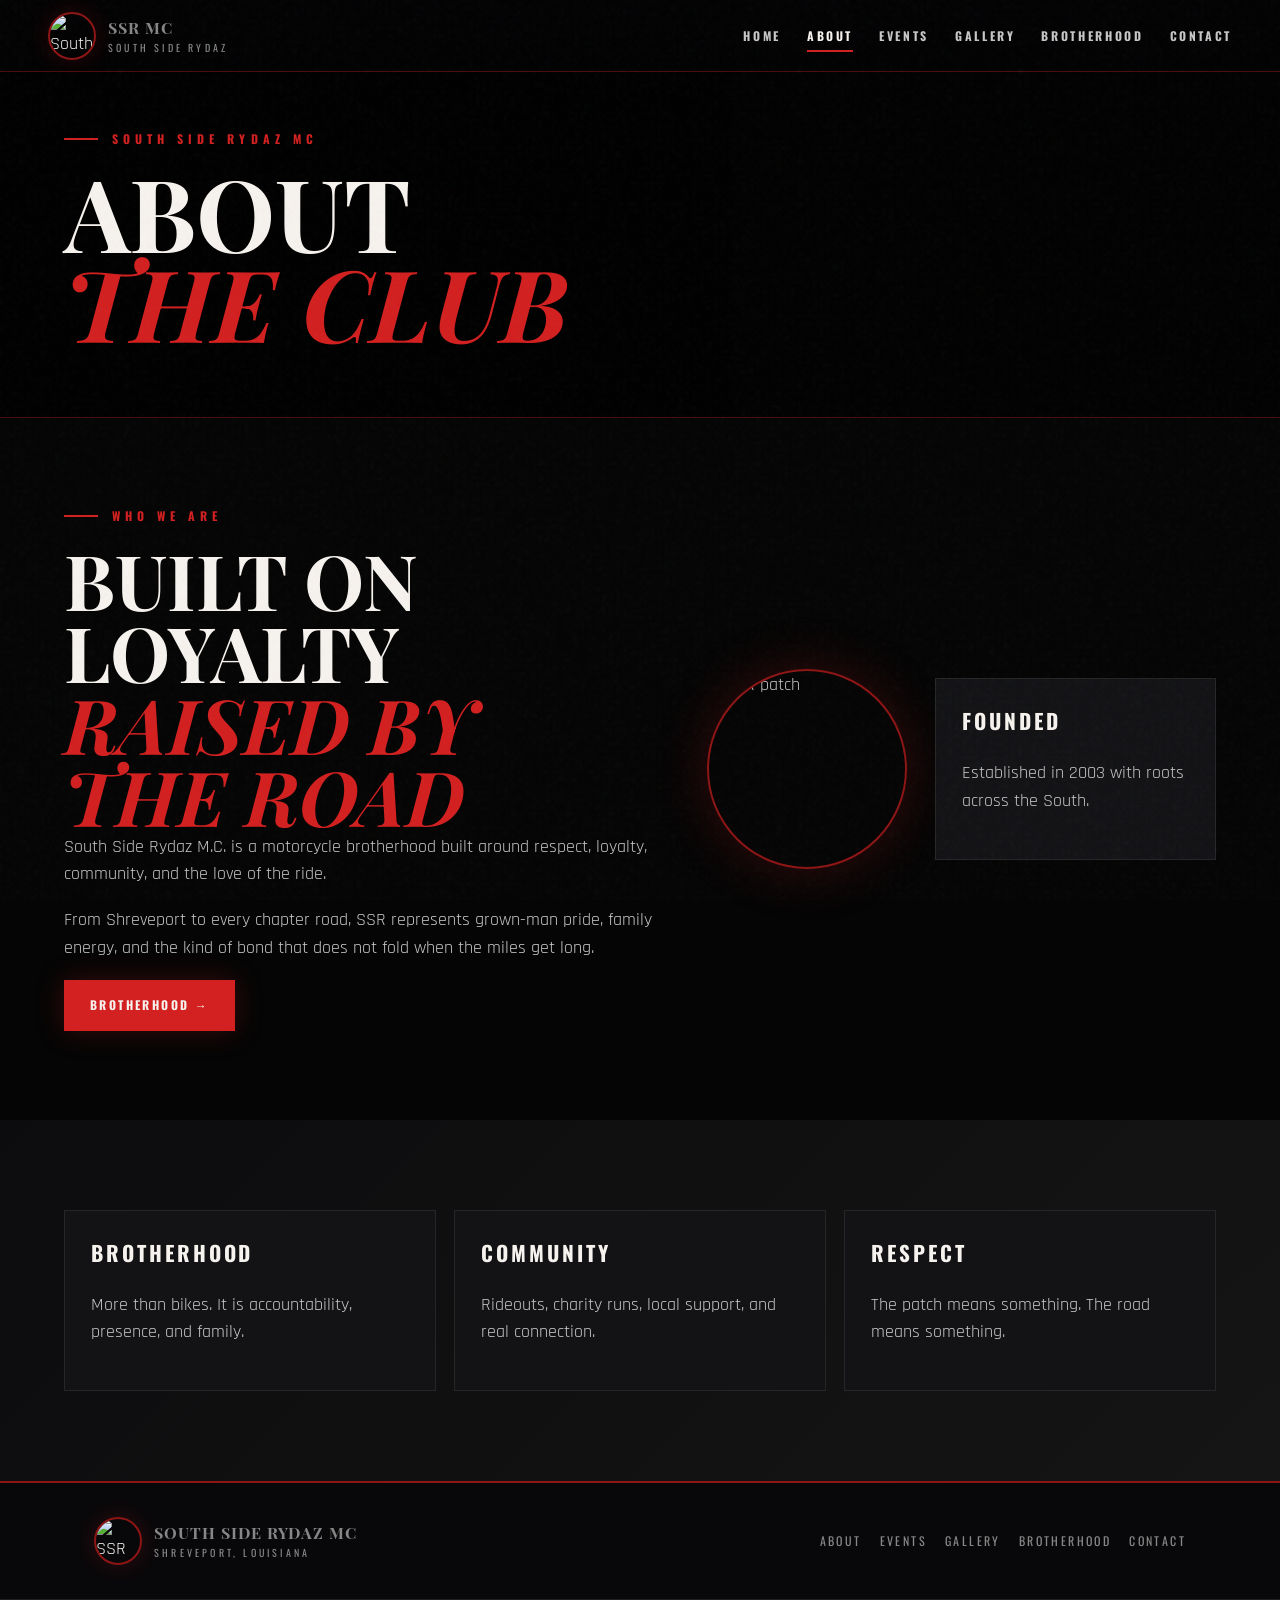
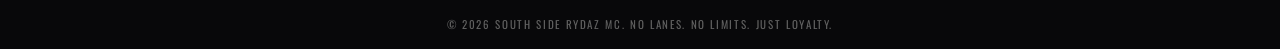
==== about.html @ da27af9d "Add files via upload" ====
<!DOCTYPE html><html lang="en"><head><meta charset="UTF-8"><meta name="viewport" content="width=device-width, initial-scale=1.0"><title>About — South Side Rydaz MC</title><link rel="stylesheet" href="style.css"></head><body><nav class="site-nav"><a class="brand" href="index.html"><img src="images/patch.jpeg" alt="South Side Rydaz patch"><span><b>SSR MC</b><span>South Side Rydaz</span></span></a><button class="menu-toggle">MENU</button><ul class="nav-links"><li><a href="index.html">Home</a></li><li><a href="about.html" class="active">About</a></li><li><a href="events.html">Events</a></li><li><a href="gallery.html">Gallery</a></li><li><a href="brotherhood.html">Brotherhood</a></li><li><a href="contact.html">Contact</a></li></ul></nav><header class="page-hero"><div class="section-inner"><p class="eyebrow">South Side Rydaz MC</p><h1>About<br><em>The Club</em></h1></div></header><section class="section"><div class="section-inner map-wrap"><div><p class="eyebrow">Who We Are</p><h2>Built on Loyalty<br><em>Raised by the Road</em></h2><p>South Side Rydaz M.C. is a motorcycle brotherhood built around respect, loyalty, community, and the love of the ride.</p><p>From Shreveport to every chapter road, SSR represents grown-man pride, family energy, and the kind of bond that does not fold when the miles get long.</p><a class="btn red" href="brotherhood.html">Brotherhood →</a></div><div class="patch-feature"><img src="images/patch.jpeg" alt="SSR patch"><div><div class="info-box"><h3>Founded</h3><p>Established in 2003 with roots across the South.</p></div></div></div></div></section><section class="section alt"><div class="section-inner simple-grid"><div class="info-box"><h3>Brotherhood</h3><p>More than bikes. It is accountability, presence, and family.</p></div><div class="info-box"><h3>Community</h3><p>Rideouts, charity runs, local support, and real connection.</p></div><div class="info-box"><h3>Respect</h3><p>The patch means something. The road means something.</p></div></div></section><footer><div class="footer-top"><a class="brand" href="index.html"><img src="images/patch.jpeg" alt="SSR patch"><span><b>South Side Rydaz MC</b><span>Shreveport, Louisiana</span></span></a><div class="footer-links"><a href="about.html">About</a><a href="events.html">Events</a><a href="gallery.html">Gallery</a><a href="brotherhood.html">Brotherhood</a><a href="contact.html">Contact</a></div></div><div class="footer-bottom">© 2026 South Side Rydaz MC. No Lanes. No Limits. Just Loyalty.</div></footer><script src="app.js"></script></body></html>
---- style.css ----
@import url('https://fonts.googleapis.com/css2?family=Oswald:wght@300;400;600;700&family=Playfair+Display:ital,wght@0,800;1,900&family=Playfair+Display+SC:wght@700;900&family=Rajdhani:wght@400;500;600;700&display=swap');
:root{--black:#050505;--dark:#0b0b0d;--panel:#131316;--panel2:#1d1d21;--red:#d32020;--red2:#8f1515;--white:#f6f2ee;--silver:#c7c7c7;--muted:#878787;--line:rgba(211,32,32,.35);--glass:rgba(10,10,12,.72)}
*{box-sizing:border-box}html{scroll-behavior:smooth}body{margin:0;background:var(--black);color:var(--silver);font-family:Rajdhani,system-ui,sans-serif;font-size:18px;line-height:1.55;overflow-x:hidden}body:before{content:"";position:fixed;inset:0;pointer-events:none;z-index:999;background-image:url("data:image/svg+xml,%3Csvg viewBox='0 0 160 160' xmlns='http://www.w3.org/2000/svg'%3E%3Cfilter id='n'%3E%3CfeTurbulence baseFrequency='.8' numOctaves='3' stitchTiles='stitch'/%3E%3C/filter%3E%3Crect width='100%25' height='100%25' filter='url(%23n)' opacity='.035'/%3E%3C/svg%3E")}.site-nav{position:fixed;top:0;left:0;right:0;height:72px;z-index:50;display:flex;align-items:center;justify-content:space-between;padding:0 clamp(18px,4vw,48px);background:linear-gradient(to bottom,rgba(3,3,4,.94),rgba(3,3,4,.74));backdrop-filter:blur(10px);border-bottom:1px solid var(--line)}.brand{display:flex;align-items:center;gap:12px;text-decoration:none;color:var(--white)}.brand img{width:48px;height:48px;border-radius:50%;object-fit:cover;border:2px solid var(--red2);box-shadow:0 0 24px rgba(211,32,32,.2)}.brand b{font-family:'Playfair Display SC',serif;font-size:16px;letter-spacing:.06em;display:block;line-height:1}.brand span{display:block;font-family:Oswald,sans-serif;font-size:10px;letter-spacing:.32em;text-transform:uppercase;color:var(--muted);margin-top:4px}.nav-links{display:flex;gap:26px;list-style:none;margin:0;padding:0}.nav-links a{font-family:Oswald,sans-serif;font-size:12px;font-weight:700;letter-spacing:.22em;text-transform:uppercase;color:var(--silver);text-decoration:none;position:relative}.nav-links a:after{content:"";position:absolute;left:0;bottom:-8px;width:0;height:2px;background:var(--red);transition:.25s}.nav-links a:hover,.nav-links a.active{color:var(--white)}.nav-links a:hover:after,.nav-links a.active:after{width:100%}.menu-toggle{display:none;color:#fff;background:transparent;border:1px solid rgba(255,255,255,.25);padding:8px 10px;font-family:Oswald;letter-spacing:.18em}.hero{min-height:100svh;position:relative;display:grid;align-items:center;overflow:hidden;padding:110px clamp(22px,6vw,80px) 70px}.hero:before{content:"";position:absolute;inset:0;background:linear-gradient(90deg,rgba(0,0,0,.9) 0%,rgba(0,0,0,.62) 48%,rgba(0,0,0,.22) 100%),linear-gradient(to top,rgba(0,0,0,.88),transparent 34%),url('images/hero-bg.jpg') center/cover no-repeat;transform:scale(1.02)}.hero:after{content:"RYDAZ";position:absolute;right:-2vw;bottom:2vh;font-family:'Playfair Display SC',serif;font-weight:900;font-size:clamp(76px,18vw,260px);letter-spacing:.03em;color:transparent;-webkit-text-stroke:1px rgba(255,255,255,.08);opacity:.8}.hero-content{position:relative;z-index:2;max-width:760px}.eyebrow{font-family:Oswald,sans-serif;font-size:12px;font-weight:700;letter-spacing:.42em;text-transform:uppercase;color:var(--red);display:flex;align-items:center;gap:14px;margin:0 0 18px}.eyebrow:before{content:"";width:34px;height:2px;background:var(--red)}h1,h2,h3,p{margin-top:0}.hero h1{font-family:'Playfair Display SC',serif;text-transform:uppercase;color:var(--white);font-size:clamp(54px,11vw,138px);line-height:.86;letter-spacing:.01em;margin:0 0 22px;text-shadow:0 16px 40px #000}.hero h1 em{display:block;font-family:'Playfair Display',serif;font-style:italic;color:var(--red);text-shadow:0 0 38px rgba(211,32,32,.45)}.mc-badge{font-family:Oswald,sans-serif;font-style:normal;font-size:clamp(15px,2vw,22px);border:2px solid var(--white);padding:2px 10px;margin-left:12px;vertical-align:middle;letter-spacing:.16em;position:relative;top:-12px;color:var(--white)}.location{font-family:Oswald,sans-serif;text-transform:uppercase;letter-spacing:.32em;font-size:13px;color:var(--silver);margin-bottom:16px}.lead{max-width:540px;font-size:21px;color:#ddd;margin-bottom:32px}.btn-row{display:flex;gap:14px;flex-wrap:wrap}.btn{display:inline-flex;align-items:center;gap:8px;padding:14px 24px;border:2px solid rgba(255,255,255,.35);text-decoration:none;text-transform:uppercase;letter-spacing:.2em;font-family:Oswald,sans-serif;font-weight:700;font-size:12px;color:var(--white);transition:.2s}.btn.red{background:var(--red);border-color:var(--red);box-shadow:0 0 28px rgba(211,32,32,.25)}.btn:hover{transform:translateY(-2px);border-color:var(--white)}.btn.red:hover{background:#e23232}.vertical-words{position:absolute;right:44px;top:50%;z-index:2;transform:translateY(-50%);text-align:right}.vertical-words span{display:block;font-family:'Playfair Display SC',serif;color:var(--red);font-size:clamp(18px,2.6vw,34px);font-weight:900;letter-spacing:.12em;line-height:1.55;text-shadow:0 0 30px rgba(211,32,32,.45)}.divider{height:2px;background:linear-gradient(90deg,transparent,var(--red2),var(--red),var(--red2),transparent)}.section{position:relative;padding:clamp(58px,7vw,96px) clamp(22px,5vw,64px);background:var(--black)}.section.alt{background:linear-gradient(135deg,#0c0c0e,#151515)}.section-inner{max-width:1220px;margin:0 auto}.section-head{display:flex;align-items:end;justify-content:space-between;gap:28px;margin-bottom:34px}.section h2{font-family:'Playfair Display SC',serif;color:var(--white);font-size:clamp(34px,6vw,76px);line-height:.95;text-transform:uppercase;margin:0}.section h2 em{font-family:'Playfair Display',serif;font-style:italic;color:var(--red)}.values{display:grid;grid-template-columns:repeat(4,1fr);background:var(--dark);border-top:1px solid #222;border-bottom:1px solid #222}.value{padding:36px 26px;text-align:center;border-right:1px solid #222}.value:last-child{border-right:0}.value strong{display:block;font-family:Oswald,sans-serif;color:var(--white);letter-spacing:.23em;text-transform:uppercase;font-size:14px;margin-bottom:8px}.value p{font-size:15px;color:var(--muted);margin:0}.split{display:grid;grid-template-columns:.76fr 1.24fr;gap:48px;align-items:start}.cards{display:grid;grid-template-columns:repeat(3,1fr);gap:14px}.card{display:block;text-decoration:none;color:inherit;background:var(--panel);overflow:hidden;border:1px solid rgba(255,255,255,.08);transition:.25s}.card:hover{transform:translateY(-5px);border-color:var(--line)}.card-img{height:190px;background:center/cover no-repeat;position:relative}.card-img:after{content:"";position:absolute;inset:0;background:linear-gradient(to top,rgba(0,0,0,.82),transparent 60%)}.date{position:absolute;z-index:2;left:14px;top:14px;font-family:Oswald,sans-serif;text-transform:uppercase}.date span{display:block;color:var(--red);letter-spacing:.22em;font-size:11px}.date b{display:block;color:var(--white);font-family:'Playfair Display SC',serif;font-size:42px;line-height:.85}.card-body{padding:20px}.card h3{font-family:Oswald,sans-serif;color:var(--white);text-transform:uppercase;letter-spacing:.08em;font-size:19px;margin-bottom:9px}.meta{font-family:Oswald,sans-serif;font-size:12px;letter-spacing:.12em;text-transform:uppercase;color:var(--muted)}.panel-grid{display:grid;grid-template-columns:repeat(4,1fr);min-height:360px}.panel{position:relative;min-height:360px;overflow:hidden;text-decoration:none;color:inherit;background:#111}.panel:before{content:"";position:absolute;inset:0;background:var(--img) center/cover no-repeat;transition:.5s}.panel:after{content:"";position:absolute;inset:0;background:linear-gradient(to top,rgba(0,0,0,.9),rgba(0,0,0,.25) 55%,transparent)}.panel:hover:before{transform:scale(1.08)}.panel-content{position:absolute;z-index:2;left:24px;right:20px;bottom:26px}.panel small{font-family:Oswald;color:var(--red);letter-spacing:.25em;text-transform:uppercase}.panel h3{font-family:'Playfair Display SC';font-size:30px;line-height:.95;color:var(--white);text-transform:uppercase;margin:8px 0 16px}.panel h3 em{display:block;font-family:'Playfair Display';font-style:italic;color:var(--red)}.map-wrap{display:grid;grid-template-columns:1.05fr .9fr;gap:50px;align-items:center}.patch-feature{display:grid;grid-template-columns:200px 1fr;gap:28px;align-items:center}.patch-feature img{width:200px;height:200px;object-fit:cover;border-radius:50%;border:2px solid var(--red2);box-shadow:0 0 54px rgba(211,32,32,.22)}.la-card{position:relative;min-height:360px;border:1px solid var(--line);background:radial-gradient(circle at 20% 18%,rgba(211,32,32,.22),transparent 35%),linear-gradient(145deg,#0b0b0c,#171719);display:grid;place-items:center;overflow:hidden}.la-card svg{width:min(72%,330px);filter:drop-shadow(0 18px 34px #000)}.map-dot{animation:pulse 1.8s infinite}@keyframes pulse{0%,100%{opacity:1}50%{opacity:.45}}.map-caption{position:absolute;left:24px;bottom:22px;font-family:Oswald;text-transform:uppercase;letter-spacing:.28em;color:var(--muted);font-size:12px}.map-caption b{display:block;color:var(--white);font-family:'Playfair Display SC';font-size:26px;letter-spacing:.04em;margin-top:4px}.quote{padding:42px;background:linear-gradient(145deg,rgba(211,32,32,.12),rgba(255,255,255,.03));border-left:4px solid var(--red);font-family:'Playfair Display';font-size:clamp(28px,4vw,48px);line-height:1.08;color:var(--white)}.gallery-strip{display:grid;grid-template-columns:1.25fr .9fr .9fr;gap:14px}.gallery-strip div{min-height:260px;background:center/cover no-repeat;border:1px solid rgba(255,255,255,.08)}footer{background:#08080a;border-top:2px solid var(--red2)}.footer-top{max-width:1220px;margin:0 auto;padding:34px clamp(22px,5vw,64px);display:flex;align-items:center;justify-content:space-between;gap:24px}.footer-links{display:flex;gap:18px;flex-wrap:wrap}.footer-links a{font-family:Oswald;font-size:12px;text-transform:uppercase;letter-spacing:.2em;color:var(--muted);text-decoration:none}.footer-bottom{border-top:1px solid #202020;padding:16px 22px;text-align:center;color:#606060;font-family:Oswald;font-size:11px;letter-spacing:.15em;text-transform:uppercase}.page-hero{padding:130px clamp(22px,5vw,64px) 70px;background:linear-gradient(90deg,rgba(0,0,0,.9),rgba(0,0,0,.55)),url('images/hero-bg.jpg') center/cover no-repeat;border-bottom:1px solid var(--line)}.page-hero .section-inner{position:relative}.page-hero h1{font-family:'Playfair Display SC';font-size:clamp(46px,8vw,100px);line-height:.9;color:var(--white);text-transform:uppercase;margin:0}.page-hero h1 em{font-family:'Playfair Display';font-style:italic;color:var(--red)}.simple-grid{display:grid;grid-template-columns:repeat(3,1fr);gap:18px}.info-box{background:var(--panel);border:1px solid rgba(255,255,255,.08);padding:26px}.info-box h3{font-family:Oswald;color:var(--white);text-transform:uppercase;letter-spacing:.14em}.contact-card{max-width:720px;background:var(--panel);border:1px solid var(--line);padding:32px}.contact-card input,.contact-card textarea{width:100%;background:#09090a;border:1px solid #2b2b2b;color:#fff;padding:14px;margin-bottom:12px;font:inherit}.contact-card textarea{min-height:140px}.contact-card button{cursor:pointer}@media (max-width:980px){.nav-links{display:none;position:absolute;top:72px;left:0;right:0;background:#08080a;border-bottom:1px solid var(--line);padding:18px 24px;flex-direction:column}.nav-links.open{display:flex}.menu-toggle{display:block}.vertical-words{display:none}.values{grid-template-columns:repeat(2,1fr)}.value:nth-child(2){border-right:0}.split,.map-wrap,.patch-feature{grid-template-columns:1fr}.cards,.simple-grid{grid-template-columns:1fr}.panel-grid{grid-template-columns:repeat(2,1fr)}.section-head{display:block}.section-head .btn{margin-top:20px}.gallery-strip{grid-template-columns:1fr}.footer-top{flex-direction:column;text-align:center}.footer-links{justify-content:center}}@media (max-width:620px){body{font-size:17px}.site-nav{height:66px}.brand img{width:42px;height:42px}.brand span{display:none}.hero{padding-top:96px;min-height:92svh}.hero:before{background:linear-gradient(to bottom,rgba(0,0,0,.54),rgba(0,0,0,.92) 58%,rgba(0,0,0,.98)),url('images/hero-bg.jpg') center top/cover no-repeat}.hero h1{font-size:clamp(48px,17vw,78px)}.mc-badge{top:-7px;font-size:13px}.lead{font-size:18px}.btn{width:100%;justify-content:center}.values{grid-template-columns:1fr}.value{border-right:0;border-bottom:1px solid #222}.panel-grid{grid-template-columns:1fr}.panel{min-height:285px}.patch-feature img{width:170px;height:170px;margin:auto}.footer-links{gap:12px}.nav-links{top:66px}.gallery-strip div{min-height:220px}}
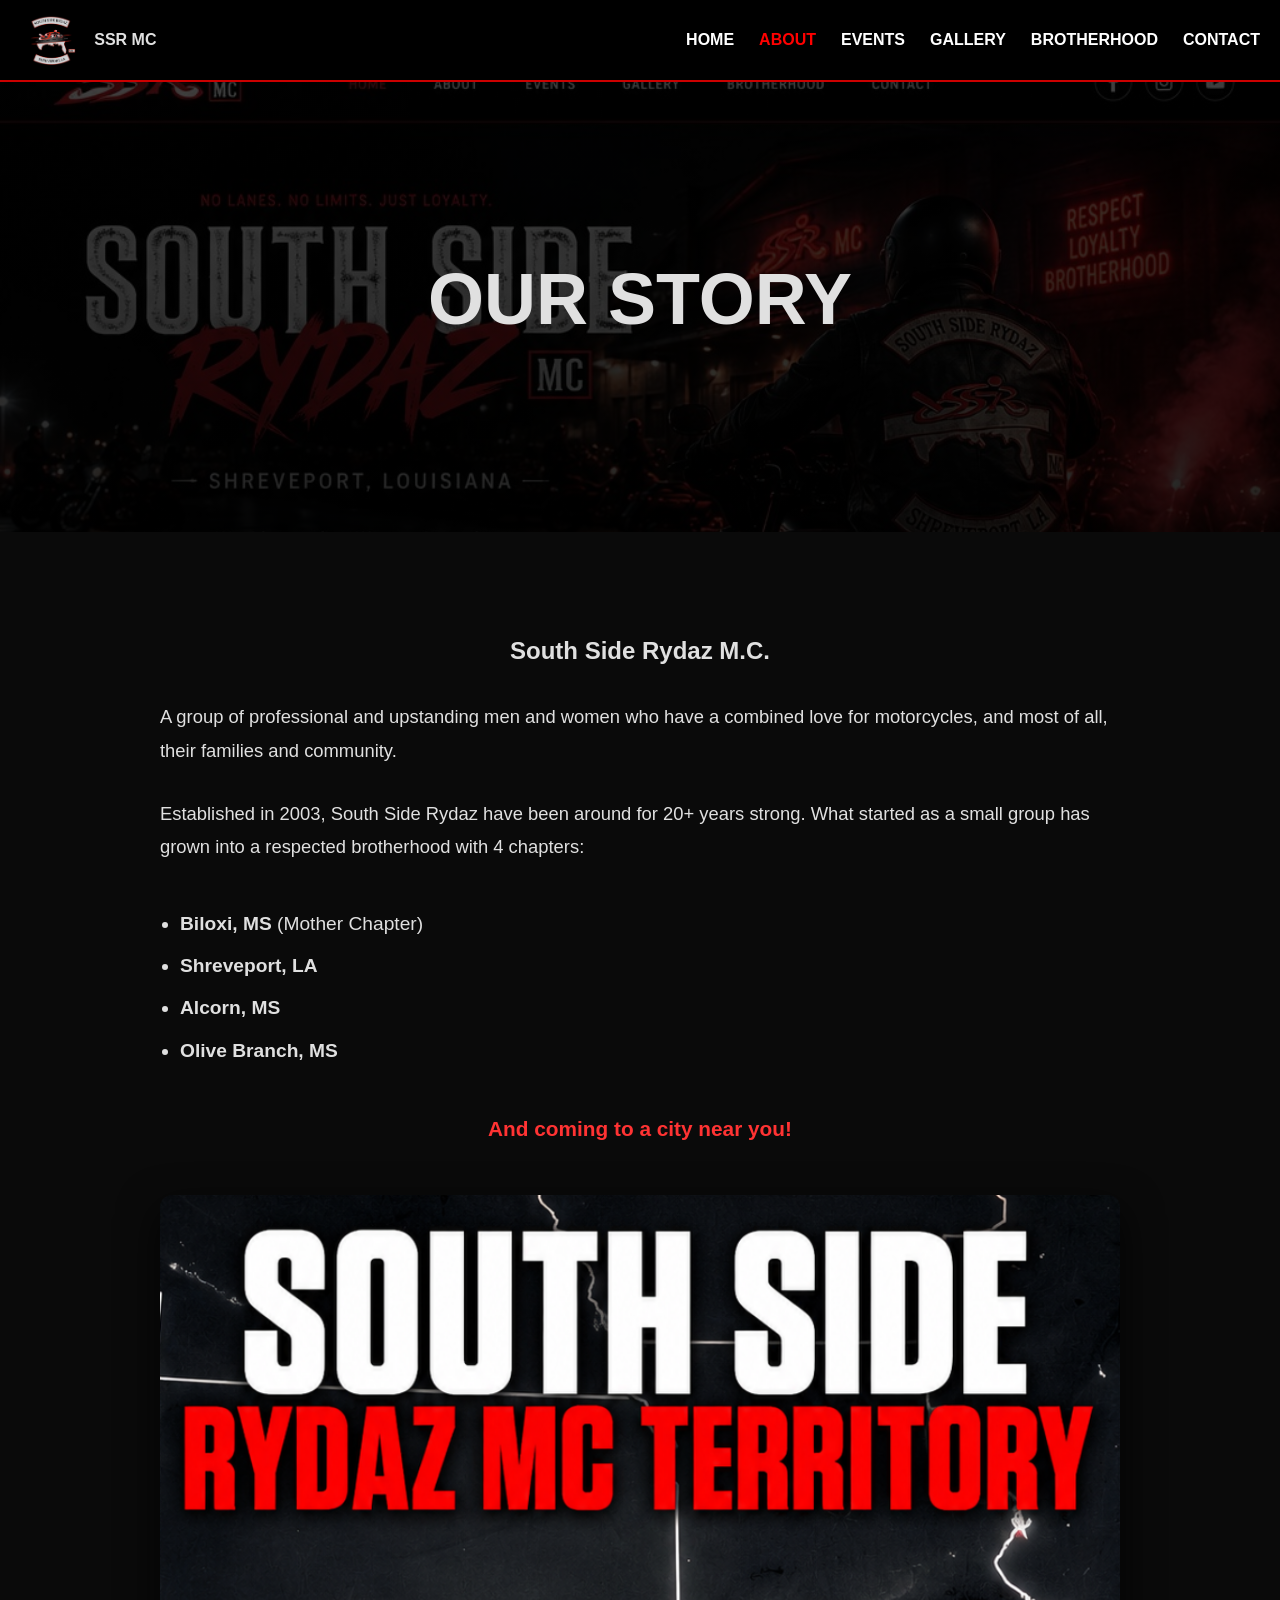
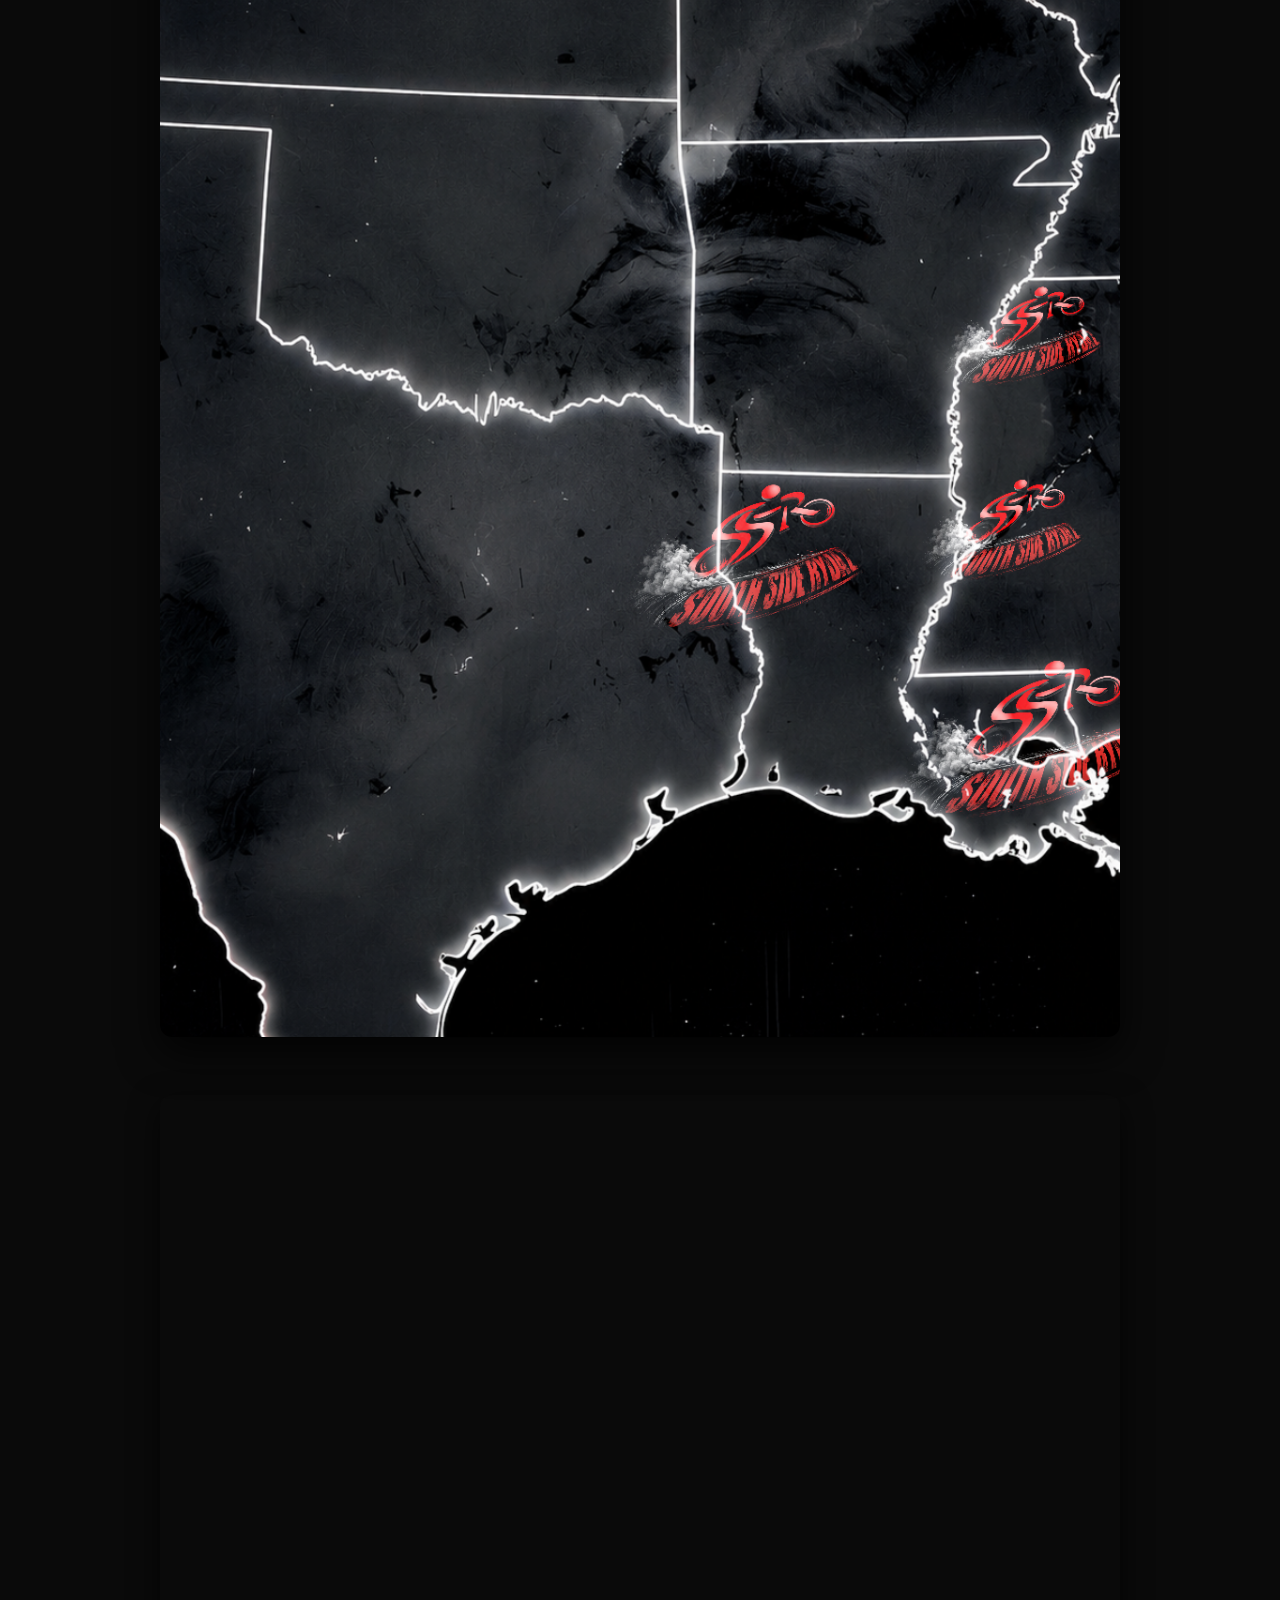
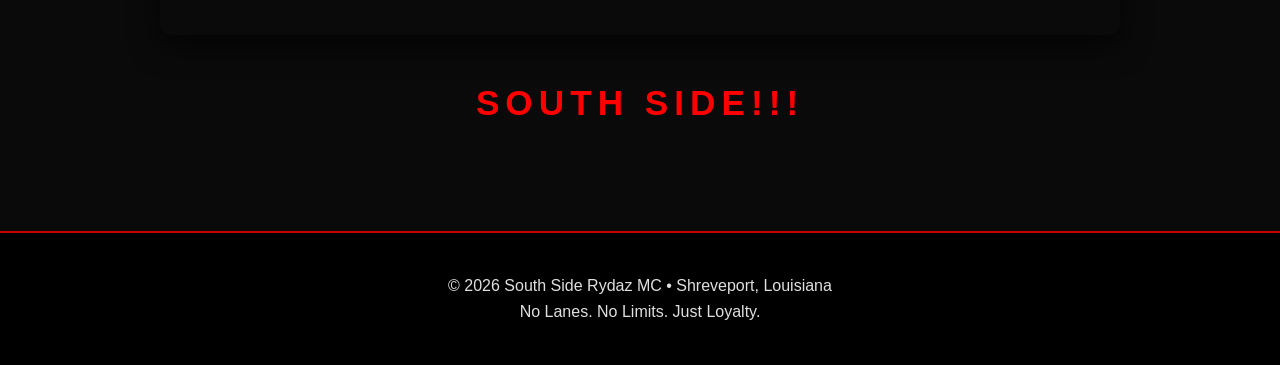
==== commit 2b6fcdd9: "Update about.html" ====
--- a/about.html
+++ b/about.html
@@ -1 +1,90 @@
-<!DOCTYPE html><html lang="en"><head><meta charset="UTF-8"><meta name="viewport" content="width=device-width, initial-scale=1.0"><title>About — South Side Rydaz MC</title><link rel="stylesheet" href="style.css"></head><body><nav class="site-nav"><a class="brand" href="index.html"><img src="images/patch.jpeg" alt="South Side Rydaz patch"><span><b>SSR MC</b><span>South Side Rydaz</span></span></a><button class="menu-toggle">MENU</button><ul class="nav-links"><li><a href="index.html">Home</a></li><li><a href="about.html" class="active">About</a></li><li><a href="events.html">Events</a></li><li><a href="gallery.html">Gallery</a></li><li><a href="brotherhood.html">Brotherhood</a></li><li><a href="contact.html">Contact</a></li></ul></nav><header class="page-hero"><div class="section-inner"><p class="eyebrow">South Side Rydaz MC</p><h1>About<br><em>The Club</em></h1></div></header><section class="section"><div class="section-inner map-wrap"><div><p class="eyebrow">Who We Are</p><h2>Built on Loyalty<br><em>Raised by the Road</em></h2><p>South Side Rydaz M.C. is a motorcycle brotherhood built around respect, loyalty, community, and the love of the ride.</p><p>From Shreveport to every chapter road, SSR represents grown-man pride, family energy, and the kind of bond that does not fold when the miles get long.</p><a class="btn red" href="brotherhood.html">Brotherhood →</a></div><div class="patch-feature"><img src="images/patch.jpeg" alt="SSR patch"><div><div class="info-box"><h3>Founded</h3><p>Established in 2003 with roots across the South.</p></div></div></div></div></section><section class="section alt"><div class="section-inner simple-grid"><div class="info-box"><h3>Brotherhood</h3><p>More than bikes. It is accountability, presence, and family.</p></div><div class="info-box"><h3>Community</h3><p>Rideouts, charity runs, local support, and real connection.</p></div><div class="info-box"><h3>Respect</h3><p>The patch means something. The road means something.</p></div></div></section><footer><div class="footer-top"><a class="brand" href="index.html"><img src="images/patch.jpeg" alt="SSR patch"><span><b>South Side Rydaz MC</b><span>Shreveport, Louisiana</span></span></a><div class="footer-links"><a href="about.html">About</a><a href="events.html">Events</a><a href="gallery.html">Gallery</a><a href="brotherhood.html">Brotherhood</a><a href="contact.html">Contact</a></div></div><div class="footer-bottom">© 2026 South Side Rydaz MC. No Lanes. No Limits. Just Loyalty.</div></footer><script src="app.js"></script></body></html>+<!DOCTYPE html>
+<html lang="en">
+<head>
+    <meta charset="UTF-8">
+    <meta name="viewport" content="width=device-width, initial-scale=1.0">
+    <title>About Us — South Side Rydaz MC</title>
+    <link rel="stylesheet" href="style.css">
+</head>
+<body>
+
+    <nav class="site-nav">
+        <a class="brand" href="index.html">
+            <img src="patch.jpeg" alt="South Side Rydaz MC">
+            <span>SSR MC</span>
+        </a>
+        <ul class="nav-links">
+            <li><a href="index.html">HOME</a></li>
+            <li><a class="active" href="about.html">ABOUT</a></li>
+            <li><a href="events.html">EVENTS</a></li>
+            <li><a href="gallery.html">GALLERY</a></li>
+            <li><a href="brotherhood.html">BROTHERHOOD</a></li>
+            <li><a href="contact.html">CONTACT</a></li>
+        </ul>
+    </nav>
+
+    <header class="hero" style="height: 50vh; min-height: 400px;">
+        <div class="hero-content">
+            <h1>OUR STORY</h1>
+        </div>
+    </header>
+
+    <section class="section">
+        <div class="section-inner" style="max-width: 1000px; margin: 0 auto; padding: 40px 20px;">
+            
+            <h2 style="text-align: center; margin-bottom: 30px;">South Side Rydaz M.C.</h2>
+            
+            <p style="font-size: 1.15rem; line-height: 1.8; margin-bottom: 30px;">
+                A group of professional and upstanding men and women who have a combined love for motorcycles, 
+                and most of all, their families and community.
+            </p>
+            
+            <p style="font-size: 1.15rem; line-height: 1.8; margin-bottom: 40px;">
+                Established in 2003, South Side Rydaz have been around for 20+ years strong. What started as a small group 
+                has grown into a respected brotherhood with 4 chapters:
+            </p>
+
+            <ul style="font-size: 1.2rem; line-height: 2.2; margin-bottom: 40px; padding-left: 20px;">
+                <li><strong>Biloxi, MS</strong> (Mother Chapter)</li>
+                <li><strong>Shreveport, LA</strong></li>
+                <li><strong>Alcorn, MS</strong></li>
+                <li><strong>Olive Branch, MS</strong></li>
+            </ul>
+
+            <p style="font-size: 1.3rem; text-align: center; color: #ff3333; margin-bottom: 40px;">
+                <strong>And coming to a city near you!</strong>
+            </p>
+
+            <!-- TERRITORY MAP -->
+            <div style="text-align:center; margin: 50px 0;">
+                <img src="images/35200FEF-F6A2-41CB-AD6C-8B9CA5896292.png" 
+                     alt="South Side Rydaz MC Territory" 
+                     style="max-width: 100%; height: auto; border-radius: 12px; box-shadow: 0 15px 40px rgba(0,0,0,0.8);">
+            </div>
+
+            <!-- YOUTUBE VIDEO -->
+            <div style="position: relative; padding-bottom: 56.25%; height: 0; overflow: hidden; max-width: 100%; margin: 40px 0; border-radius: 12px; box-shadow: 0 10px 30px rgba(0,0,0,0.7);">
+                <iframe 
+                    src="https://www.youtube.com/embed/G7c-SamlLFw" 
+                    style="position: absolute; top: 0; left: 0; width: 100%; height: 100%;"
+                    title="South Side Rydaz Video"
+                    frameborder="0" 
+                    allow="accelerometer; autoplay; clipboard-write; encrypted-media; gyroscope; picture-in-picture" 
+                    allowfullscreen>
+                </iframe>
+            </div>
+
+            <p style="text-align: center; font-size: 2.2rem; color: #ff0000; letter-spacing: 6px;">
+                <strong>SOUTH SIDE!!!</strong>
+            </p>
+
+        </div>
+    </section>
+
+    <footer style="background:#000; padding:40px 20px; text-align:center; border-top: 2px solid #c00;">
+        <p>&copy; 2026 South Side Rydaz MC • Shreveport, Louisiana</p>
+        <p>No Lanes. No Limits. Just Loyalty.</p>
+    </footer>
+
+</body>
+</html>
--- a/style.css
+++ b/style.css
@@ -1,3 +1,187 @@
-@import url('https://fonts.googleapis.com/css2?family=Oswald:wght@300;400;600;700&family=Playfair+Display:ital,wght@0,800;1,900&family=Playfair+Display+SC:wght@700;900&family=Rajdhani:wght@400;500;600;700&display=swap');
-:root{--black:#050505;--dark:#0b0b0d;--panel:#131316;--panel2:#1d1d21;--red:#d32020;--red2:#8f1515;--white:#f6f2ee;--silver:#c7c7c7;--muted:#878787;--line:rgba(211,32,32,.35);--glass:rgba(10,10,12,.72)}
-*{box-sizing:border-box}html{scroll-behavior:smooth}body{margin:0;background:var(--black);color:var(--silver);font-family:Rajdhani,system-ui,sans-serif;font-size:18px;line-height:1.55;overflow-x:hidden}body:before{content:"";position:fixed;inset:0;pointer-events:none;z-index:999;background-image:url("data:image/svg+xml,%3Csvg viewBox='0 0 160 160' xmlns='http://www.w3.org/2000/svg'%3E%3Cfilter id='n'%3E%3CfeTurbulence baseFrequency='.8' numOctaves='3' stitchTiles='stitch'/%3E%3C/filter%3E%3Crect width='100%25' height='100%25' filter='url(%23n)' opacity='.035'/%3E%3C/svg%3E")}.site-nav{position:fixed;top:0;left:0;right:0;height:72px;z-index:50;display:flex;align-items:center;justify-content:space-between;padding:0 clamp(18px,4vw,48px);background:linear-gradient(to bottom,rgba(3,3,4,.94),rgba(3,3,4,.74));backdrop-filter:blur(10px);border-bottom:1px solid var(--line)}.brand{display:flex;align-items:center;gap:12px;text-decoration:none;color:var(--white)}.brand img{width:48px;height:48px;border-radius:50%;object-fit:cover;border:2px solid var(--red2);box-shadow:0 0 24px rgba(211,32,32,.2)}.brand b{font-family:'Playfair Display SC',serif;font-size:16px;letter-spacing:.06em;display:block;line-height:1}.brand span{display:block;font-family:Oswald,sans-serif;font-size:10px;letter-spacing:.32em;text-transform:uppercase;color:var(--muted);margin-top:4px}.nav-links{display:flex;gap:26px;list-style:none;margin:0;padding:0}.nav-links a{font-family:Oswald,sans-serif;font-size:12px;font-weight:700;letter-spacing:.22em;text-transform:uppercase;color:var(--silver);text-decoration:none;position:relative}.nav-links a:after{content:"";position:absolute;left:0;bottom:-8px;width:0;height:2px;background:var(--red);transition:.25s}.nav-links a:hover,.nav-links a.active{color:var(--white)}.nav-links a:hover:after,.nav-links a.active:after{width:100%}.menu-toggle{display:none;color:#fff;background:transparent;border:1px solid rgba(255,255,255,.25);padding:8px 10px;font-family:Oswald;letter-spacing:.18em}.hero{min-height:100svh;position:relative;display:grid;align-items:center;overflow:hidden;padding:110px clamp(22px,6vw,80px) 70px}.hero:before{content:"";position:absolute;inset:0;background:linear-gradient(90deg,rgba(0,0,0,.9) 0%,rgba(0,0,0,.62) 48%,rgba(0,0,0,.22) 100%),linear-gradient(to top,rgba(0,0,0,.88),transparent 34%),url('images/hero-bg.jpg') center/cover no-repeat;transform:scale(1.02)}.hero:after{content:"RYDAZ";position:absolute;right:-2vw;bottom:2vh;font-family:'Playfair Display SC',serif;font-weight:900;font-size:clamp(76px,18vw,260px);letter-spacing:.03em;color:transparent;-webkit-text-stroke:1px rgba(255,255,255,.08);opacity:.8}.hero-content{position:relative;z-index:2;max-width:760px}.eyebrow{font-family:Oswald,sans-serif;font-size:12px;font-weight:700;letter-spacing:.42em;text-transform:uppercase;color:var(--red);display:flex;align-items:center;gap:14px;margin:0 0 18px}.eyebrow:before{content:"";width:34px;height:2px;background:var(--red)}h1,h2,h3,p{margin-top:0}.hero h1{font-family:'Playfair Display SC',serif;text-transform:uppercase;color:var(--white);font-size:clamp(54px,11vw,138px);line-height:.86;letter-spacing:.01em;margin:0 0 22px;text-shadow:0 16px 40px #000}.hero h1 em{display:block;font-family:'Playfair Display',serif;font-style:italic;color:var(--red);text-shadow:0 0 38px rgba(211,32,32,.45)}.mc-badge{font-family:Oswald,sans-serif;font-style:normal;font-size:clamp(15px,2vw,22px);border:2px solid var(--white);padding:2px 10px;margin-left:12px;vertical-align:middle;letter-spacing:.16em;position:relative;top:-12px;color:var(--white)}.location{font-family:Oswald,sans-serif;text-transform:uppercase;letter-spacing:.32em;font-size:13px;color:var(--silver);margin-bottom:16px}.lead{max-width:540px;font-size:21px;color:#ddd;margin-bottom:32px}.btn-row{display:flex;gap:14px;flex-wrap:wrap}.btn{display:inline-flex;align-items:center;gap:8px;padding:14px 24px;border:2px solid rgba(255,255,255,.35);text-decoration:none;text-transform:uppercase;letter-spacing:.2em;font-family:Oswald,sans-serif;font-weight:700;font-size:12px;color:var(--white);transition:.2s}.btn.red{background:var(--red);border-color:var(--red);box-shadow:0 0 28px rgba(211,32,32,.25)}.btn:hover{transform:translateY(-2px);border-color:var(--white)}.btn.red:hover{background:#e23232}.vertical-words{position:absolute;right:44px;top:50%;z-index:2;transform:translateY(-50%);text-align:right}.vertical-words span{display:block;font-family:'Playfair Display SC',serif;color:var(--red);font-size:clamp(18px,2.6vw,34px);font-weight:900;letter-spacing:.12em;line-height:1.55;text-shadow:0 0 30px rgba(211,32,32,.45)}.divider{height:2px;background:linear-gradient(90deg,transparent,var(--red2),var(--red),var(--red2),transparent)}.section{position:relative;padding:clamp(58px,7vw,96px) clamp(22px,5vw,64px);background:var(--black)}.section.alt{background:linear-gradient(135deg,#0c0c0e,#151515)}.section-inner{max-width:1220px;margin:0 auto}.section-head{display:flex;align-items:end;justify-content:space-between;gap:28px;margin-bottom:34px}.section h2{font-family:'Playfair Display SC',serif;color:var(--white);font-size:clamp(34px,6vw,76px);line-height:.95;text-transform:uppercase;margin:0}.section h2 em{font-family:'Playfair Display',serif;font-style:italic;color:var(--red)}.values{display:grid;grid-template-columns:repeat(4,1fr);background:var(--dark);border-top:1px solid #222;border-bottom:1px solid #222}.value{padding:36px 26px;text-align:center;border-right:1px solid #222}.value:last-child{border-right:0}.value strong{display:block;font-family:Oswald,sans-serif;color:var(--white);letter-spacing:.23em;text-transform:uppercase;font-size:14px;margin-bottom:8px}.value p{font-size:15px;color:var(--muted);margin:0}.split{display:grid;grid-template-columns:.76fr 1.24fr;gap:48px;align-items:start}.cards{display:grid;grid-template-columns:repeat(3,1fr);gap:14px}.card{display:block;text-decoration:none;color:inherit;background:var(--panel);overflow:hidden;border:1px solid rgba(255,255,255,.08);transition:.25s}.card:hover{transform:translateY(-5px);border-color:var(--line)}.card-img{height:190px;background:center/cover no-repeat;position:relative}.card-img:after{content:"";position:absolute;inset:0;background:linear-gradient(to top,rgba(0,0,0,.82),transparent 60%)}.date{position:absolute;z-index:2;left:14px;top:14px;font-family:Oswald,sans-serif;text-transform:uppercase}.date span{display:block;color:var(--red);letter-spacing:.22em;font-size:11px}.date b{display:block;color:var(--white);font-family:'Playfair Display SC',serif;font-size:42px;line-height:.85}.card-body{padding:20px}.card h3{font-family:Oswald,sans-serif;color:var(--white);text-transform:uppercase;letter-spacing:.08em;font-size:19px;margin-bottom:9px}.meta{font-family:Oswald,sans-serif;font-size:12px;letter-spacing:.12em;text-transform:uppercase;color:var(--muted)}.panel-grid{display:grid;grid-template-columns:repeat(4,1fr);min-height:360px}.panel{position:relative;min-height:360px;overflow:hidden;text-decoration:none;color:inherit;background:#111}.panel:before{content:"";position:absolute;inset:0;background:var(--img) center/cover no-repeat;transition:.5s}.panel:after{content:"";position:absolute;inset:0;background:linear-gradient(to top,rgba(0,0,0,.9),rgba(0,0,0,.25) 55%,transparent)}.panel:hover:before{transform:scale(1.08)}.panel-content{position:absolute;z-index:2;left:24px;right:20px;bottom:26px}.panel small{font-family:Oswald;color:var(--red);letter-spacing:.25em;text-transform:uppercase}.panel h3{font-family:'Playfair Display SC';font-size:30px;line-height:.95;color:var(--white);text-transform:uppercase;margin:8px 0 16px}.panel h3 em{display:block;font-family:'Playfair Display';font-style:italic;color:var(--red)}.map-wrap{display:grid;grid-template-columns:1.05fr .9fr;gap:50px;align-items:center}.patch-feature{display:grid;grid-template-columns:200px 1fr;gap:28px;align-items:center}.patch-feature img{width:200px;height:200px;object-fit:cover;border-radius:50%;border:2px solid var(--red2);box-shadow:0 0 54px rgba(211,32,32,.22)}.la-card{position:relative;min-height:360px;border:1px solid var(--line);background:radial-gradient(circle at 20% 18%,rgba(211,32,32,.22),transparent 35%),linear-gradient(145deg,#0b0b0c,#171719);display:grid;place-items:center;overflow:hidden}.la-card svg{width:min(72%,330px);filter:drop-shadow(0 18px 34px #000)}.map-dot{animation:pulse 1.8s infinite}@keyframes pulse{0%,100%{opacity:1}50%{opacity:.45}}.map-caption{position:absolute;left:24px;bottom:22px;font-family:Oswald;text-transform:uppercase;letter-spacing:.28em;color:var(--muted);font-size:12px}.map-caption b{display:block;color:var(--white);font-family:'Playfair Display SC';font-size:26px;letter-spacing:.04em;margin-top:4px}.quote{padding:42px;background:linear-gradient(145deg,rgba(211,32,32,.12),rgba(255,255,255,.03));border-left:4px solid var(--red);font-family:'Playfair Display';font-size:clamp(28px,4vw,48px);line-height:1.08;color:var(--white)}.gallery-strip{display:grid;grid-template-columns:1.25fr .9fr .9fr;gap:14px}.gallery-strip div{min-height:260px;background:center/cover no-repeat;border:1px solid rgba(255,255,255,.08)}footer{background:#08080a;border-top:2px solid var(--red2)}.footer-top{max-width:1220px;margin:0 auto;padding:34px clamp(22px,5vw,64px);display:flex;align-items:center;justify-content:space-between;gap:24px}.footer-links{display:flex;gap:18px;flex-wrap:wrap}.footer-links a{font-family:Oswald;font-size:12px;text-transform:uppercase;letter-spacing:.2em;color:var(--muted);text-decoration:none}.footer-bottom{border-top:1px solid #202020;padding:16px 22px;text-align:center;color:#606060;font-family:Oswald;font-size:11px;letter-spacing:.15em;text-transform:uppercase}.page-hero{padding:130px clamp(22px,5vw,64px) 70px;background:linear-gradient(90deg,rgba(0,0,0,.9),rgba(0,0,0,.55)),url('images/hero-bg.jpg') center/cover no-repeat;border-bottom:1px solid var(--line)}.page-hero .section-inner{position:relative}.page-hero h1{font-family:'Playfair Display SC';font-size:clamp(46px,8vw,100px);line-height:.9;color:var(--white);text-transform:uppercase;margin:0}.page-hero h1 em{font-family:'Playfair Display';font-style:italic;color:var(--red)}.simple-grid{display:grid;grid-template-columns:repeat(3,1fr);gap:18px}.info-box{background:var(--panel);border:1px solid rgba(255,255,255,.08);padding:26px}.info-box h3{font-family:Oswald;color:var(--white);text-transform:uppercase;letter-spacing:.14em}.contact-card{max-width:720px;background:var(--panel);border:1px solid var(--line);padding:32px}.contact-card input,.contact-card textarea{width:100%;background:#09090a;border:1px solid #2b2b2b;color:#fff;padding:14px;margin-bottom:12px;font:inherit}.contact-card textarea{min-height:140px}.contact-card button{cursor:pointer}@media (max-width:980px){.nav-links{display:none;position:absolute;top:72px;left:0;right:0;background:#08080a;border-bottom:1px solid var(--line);padding:18px 24px;flex-direction:column}.nav-links.open{display:flex}.menu-toggle{display:block}.vertical-words{display:none}.values{grid-template-columns:repeat(2,1fr)}.value:nth-child(2){border-right:0}.split,.map-wrap,.patch-feature{grid-template-columns:1fr}.cards,.simple-grid{grid-template-columns:1fr}.panel-grid{grid-template-columns:repeat(2,1fr)}.section-head{display:block}.section-head .btn{margin-top:20px}.gallery-strip{grid-template-columns:1fr}.footer-top{flex-direction:column;text-align:center}.footer-links{justify-content:center}}@media (max-width:620px){body{font-size:17px}.site-nav{height:66px}.brand img{width:42px;height:42px}.brand span{display:none}.hero{padding-top:96px;min-height:92svh}.hero:before{background:linear-gradient(to bottom,rgba(0,0,0,.54),rgba(0,0,0,.92) 58%,rgba(0,0,0,.98)),url('images/hero-bg.jpg') center top/cover no-repeat}.hero h1{font-size:clamp(48px,17vw,78px)}.mc-badge{top:-7px;font-size:13px}.lead{font-size:18px}.btn{width:100%;justify-content:center}.values{grid-template-columns:1fr}.value{border-right:0;border-bottom:1px solid #222}.panel-grid{grid-template-columns:1fr}.panel{min-height:285px}.patch-feature img{width:170px;height:170px;margin:auto}.footer-links{gap:12px}.nav-links{top:66px}.gallery-strip div{min-height:220px}}
+/* =============================================
+   SOUTH SIDE RYDAZ MC - REDESIGN CSS
+   Dark / Red Neon Biker Theme
+   ============================================= */
+
+* {
+    margin: 0;
+    padding: 0;
+    box-sizing: border-box;
+}
+
+body {
+    font-family: 'Arial', 'Helvetica Neue', sans-serif;
+    background: #0a0a0a;
+    color: #e0e0e0;
+    line-height: 1.6;
+}
+
+a {
+    text-decoration: none;
+    color: inherit;
+}
+
+/* NAV */
+.site-nav {
+    background: #000;
+    padding: 15px 20px;
+    display: flex;
+    align-items: center;
+    justify-content: space-between;
+    position: sticky;
+    top: 0;
+    z-index: 100;
+    border-bottom: 2px solid #c00;
+}
+
+.brand {
+    display: flex;
+    align-items: center;
+    gap: 12px;
+    font-weight: bold;
+}
+
+.brand img {
+    height: 50px;
+}
+
+.nav-links {
+    display: flex;
+    gap: 25px;
+    list-style: none;
+}
+
+.nav-links a {
+    color: #fff;
+    font-weight: 600;
+    transition: color 0.3s;
+}
+
+.nav-links a:hover,
+.nav-links a.active {
+    color: #ff0000;
+}
+
+/* HERO */
+.hero {
+    height: 90vh;
+    min-height: 600px;
+    background: linear-gradient(rgba(0,0,0,0.75), rgba(0,0,0,0.85)), url('hero-bg.jpg') center/cover no-repeat;
+    display: flex;
+    align-items: center;
+    position: relative;
+}
+
+.hero-content {
+    max-width: 1100px;
+    margin: 0 auto;
+    padding: 0 20px;
+    text-align: center;
+}
+
+.hero-content .eyebrow {
+    color: #ff3333;
+    font-size: 1.1rem;
+    letter-spacing: 3px;
+    margin-bottom: 10px;
+}
+
+.hero-content h1 {
+    font-size: 4.5rem;
+    line-height: 1.1;
+    margin-bottom: 15px;
+    text-transform: uppercase;
+}
+
+.hero-content h1 em {
+    color: #ff0000;
+    font-style: normal;
+}
+
+.location {
+    font-size: 1.4rem;
+    color: #ddd;
+    margin-bottom: 20px;
+}
+
+.btn {
+    display: inline-block;
+    padding: 14px 32px;
+    margin: 10px;
+    border: 2px solid #c00;
+    color: #fff;
+    font-weight: bold;
+    border-radius: 4px;
+    transition: all 0.3s;
+}
+
+.btn.red {
+    background: #c00;
+}
+
+.btn:hover {
+    background: #ff0000;
+    transform: scale(1.05);
+}
+
+/* VALUES GRID */
+.values {
+    display: grid;
+    grid-template-columns: repeat(auto-fit, minmax(220px, 1fr));
+    gap: 20px;
+    padding: 60px 20px;
+    background: #111;
+    text-align: center;
+}
+
+/* UPCOMING RIDES, CARDS, etc. */
+.section {
+    padding: 60px 20px;
+}
+
+.section-inner {
+    max-width: 1200px;
+    margin: 0 auto;
+}
+
+/* Louisiana Map */
+.la-card {
+    background: #0a0a0a;
+    padding: 25px;
+    border-radius: 12px;
+    border: 1px solid #333;
+    text-align: center;
+}
+
+.la-card img {
+    width: 100%;
+    max-width: 700px;
+    height: auto;
+    border-radius: 10px;
+    box-shadow: 0 15px 40px rgba(0,0,0,0.9);
+}
+
+.map-caption {
+    margin-top: 15px;
+    font-size: 1.3rem;
+    color: #ddd;
+}
+
+/* Footer */
+footer {
+    background: #000;
+    padding: 40px 20px 20px;
+    text-align: center;
+    border-top: 2px solid #c00;
+}
+
+/* Responsive */
+@media (max-width: 768px) {
+    .hero-content h1 {
+        font-size: 3rem;
+    }
+    
+    .nav-links {
+        display: none; /* You can improve mobile menu later */
+    }
+}
